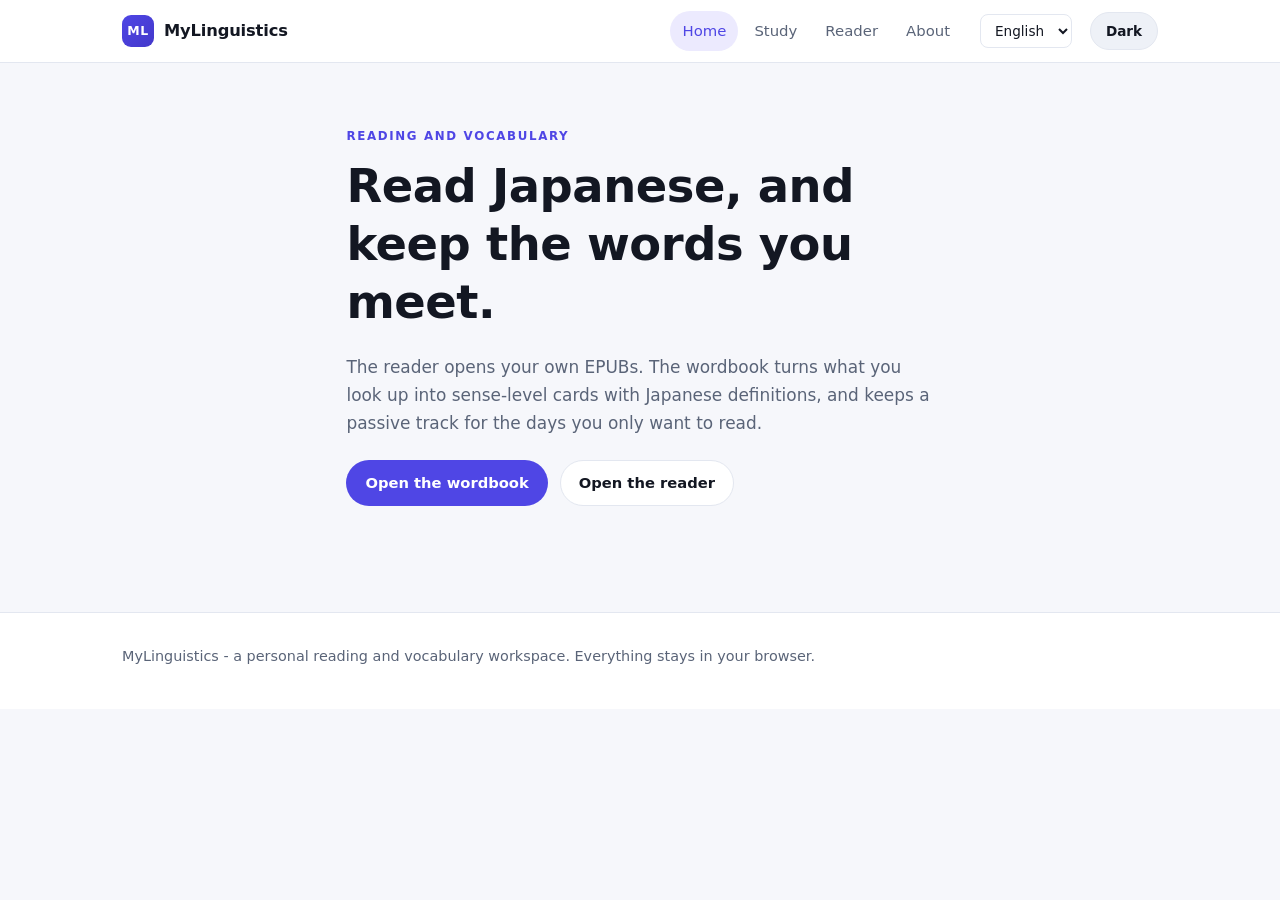
==== index.html @ b2a637c8 "Publish the current site as a single commit Earlier history carried a 30 MB set of dictionary and to" ====
<!DOCTYPE html>
<html lang="en" data-theme="light">
<head>
<meta charset="utf-8">
<meta name="viewport" content="width=device-width, initial-scale=1">
<title>MyLinguistics</title>
<meta name="description" content="A personal workspace for reading Japanese and keeping the vocabulary: an EPUB reader and a sense-level wordbook with monolingual definitions.">
<link rel="icon" href="assets/favicon.svg" type="image/svg+xml">
<link rel="stylesheet" href="assets/css/style.css">
<script>
  (function () {
    try {
      var stored = localStorage.getItem('ml.theme');
      if (stored === 'dark' || stored === 'light') {
        document.documentElement.setAttribute('data-theme', stored);
      }
    } catch (err) { }
  })();
</script>
</head>
<body>
<a class="skip-link" href="#main" data-i18n="a11y.skip">Skip to content</a>
<header class="site-header">
  <div class="container header-inner">
    <a class="brand" href="index.html">
      <span class="brand-mark" aria-hidden="true">ML</span>
      <span class="brand-name">MyLinguistics</span>
    </a>
    <button class="nav-toggle" id="navToggle" type="button" aria-expanded="false" aria-controls="siteNav" data-i18n="nav.menu">Menu</button>
    <nav class="site-nav" id="siteNav" aria-label="Main navigation">
      <a href="index.html" data-i18n="nav.home">Home</a>
      <a href="study.html" data-i18n="nav.study">Study</a>
      <a href="reader/index.html" data-i18n="nav.reader">Reader</a>
      <a href="about.html" data-i18n="nav.about">About</a>
    </nav>
    <button class="theme-toggle" id="themeToggle" type="button">Dark</button>
  </div>
</header>
<main id="main">

  <section class="hero">
    <div class="container hero-inner">
      <div class="hero-copy">
        <p class="eyebrow" data-i18n="home.eyebrow">Reading and vocabulary</p>
        <h1 data-i18n="home.title">Read Japanese, and keep the words you meet.</h1>
        <p class="lede" data-i18n="home.lede">The reader opens your own EPUBs. The wordbook keeps sense-level cards with Japanese definitions.</p>
        <div class="hero-actions">
          <a class="btn btn-primary" href="study.html" data-i18n="home.cta.study">Open the wordbook</a>
          <a class="btn btn-secondary" href="reader/index.html" data-i18n="home.cta.reader">Open the reader</a>
        </div>
      </div>
    </div>
  </section>

</main>
<script src="assets/js/i18n.js"></script>
<script src="assets/js/app.js"></script>
<footer class="site-footer">
  <div class="container footer-inner">
    <p data-i18n="footer.tagline">MyLinguistics</p>
  </div>
</footer>
</body>
</html>
---- assets/css/style.css ----
/* MyLinguistics - global stylesheet for the three static pages.
   Tokens, base, layout, header, hero, panels, buttons, forms, footer.
   The wordbook adds its own classes in wordbook.css; the reader has reader.css. */

/* ------------------------------------------------------------------ tokens */

:root {
  --bg: #f6f7fb;
  --surface: #ffffff;
  --surface-2: #eef1f7;
  --surface-3: #e6eaf3;
  --text: #131722;
  --muted: #5a6478;
  --border: #e3e7f0;
  --accent: #4f46e5;
  --accent-strong: #4338ca;
  --accent-soft: #eceafe;
  --accent-contrast: #ffffff;
  --success: #15803d;
  --success-soft: #e6f5ec;
  --danger: #dc2626;
  --danger-soft: #fdecec;
  --warn: #b45309;
  --warn-soft: #fdf1e3;
  --shadow-sm: 0 1px 2px rgba(16, 24, 40, 0.06);
  --shadow-md: 0 1px 2px rgba(16, 24, 40, 0.05), 0 14px 34px -20px rgba(16, 24, 40, 0.45);
  --radius-sm: 8px;
  --radius: 14px;
  --radius-lg: 22px;
  --maxw: 1080px;
}

[data-theme='dark'] {
  --bg: #0b0e14;
  --surface: #131824;
  --surface-2: #1a2030;
  --surface-3: #232a3c;
  --text: #e8ecf5;
  --muted: #99a3b8;
  --border: #232a3a;
  --accent: #8b8cf7;
  --accent-strong: #a5a6ff;
  --accent-soft: #1e2140;
  --accent-contrast: #0b0e14;
  --success: #4ade80;
  --success-soft: #14291f;
  --danger: #f87171;
  --danger-soft: #2c1618;
  --warn: #fbbf24;
  --warn-soft: #2a2110;
  --shadow-sm: 0 1px 2px rgba(0, 0, 0, 0.5);
  --shadow-md: 0 1px 2px rgba(0, 0, 0, 0.4), 0 16px 36px -22px rgba(0, 0, 0, 0.9);
}

/* -------------------------------------------------------------------- base */

*, *::before, *::after { box-sizing: border-box; }

html { -webkit-text-size-adjust: 100%; scroll-behavior: smooth; }

body {
  margin: 0;
  background: var(--bg);
  color: var(--text);
  font-family: ui-sans-serif, system-ui, -apple-system, "Segoe UI", Roboto, "Helvetica Neue", Arial, "Noto Sans", sans-serif;
  font-size: 16px;
  line-height: 1.65;
  -webkit-font-smoothing: antialiased;
}

h1, h2, h3 { line-height: 1.25; margin: 0 0 0.5em; font-weight: 700; letter-spacing: -0.01em; }
h1 { font-size: clamp(1.9rem, 1.2rem + 2.6vw, 2.9rem); }
h2 { font-size: clamp(1.35rem, 1.1rem + 1vw, 1.75rem); }
h3 { font-size: 1.1rem; }
p { margin: 0 0 1rem; }
a { color: var(--accent); text-decoration: none; }
a:hover { text-decoration: underline; }

:focus-visible { outline: 2px solid var(--accent); outline-offset: 2px; border-radius: 4px; }

.skip-link {
  position: absolute; left: -9999px; top: 0; z-index: 100;
  background: var(--accent); color: var(--accent-contrast);
  padding: 10px 16px; border-radius: 0 0 var(--radius-sm) 0;
}
.skip-link:focus { left: 0; }

/* ------------------------------------------------------------------ layout */

.container { width: 100%; max-width: var(--maxw); margin: 0 auto; padding: 0 22px; }

main { display: block; }

.section { padding: 54px 0; }

.page-head { padding: 40px 0 8px; }
.page-head p { color: var(--muted); max-width: 68ch; }

/* ------------------------------------------------------------------ header */

.site-header {
  position: sticky; top: 0; z-index: 30;
  background: var(--surface);
  border-bottom: 1px solid var(--border);
}
.header-inner { position: relative; display: flex; align-items: center; gap: 18px; height: 62px; }

.brand { display: inline-flex; align-items: center; gap: 10px; color: var(--text); font-weight: 700; }
.brand:hover { text-decoration: none; }
.brand-mark {
  display: grid; place-items: center;
  width: 32px; height: 32px; border-radius: 9px;
  background: linear-gradient(135deg, var(--accent), var(--accent-strong));
  color: #fff; font-size: 0.78rem; letter-spacing: 0.04em;
}
.brand-name { font-size: 1.02rem; letter-spacing: -0.01em; }

.site-nav { display: flex; align-items: center; gap: 4px; margin-left: auto; }
.site-nav a {
  color: var(--muted); font-size: 0.93rem; font-weight: 500;
  padding: 8px 12px; border-radius: 999px;
}
.site-nav a:hover { background: var(--surface-2); color: var(--text); text-decoration: none; }
.site-nav a.is-active { background: var(--accent-soft); color: var(--accent); }

.nav-toggle, .theme-toggle {
  font: inherit; font-size: 0.85rem; font-weight: 600;
  color: var(--text); background: var(--surface-2);
  border: 1px solid var(--border); border-radius: 999px;
  padding: 7px 14px; cursor: pointer;
}
.nav-toggle { display: none; margin-left: auto; }
.theme-toggle { min-width: 68px; }
.nav-toggle:hover, .theme-toggle:hover { border-color: var(--accent); color: var(--accent); }

.lang-switch { display: inline-flex; align-items: center; }
.lang-switch select {
  font: inherit; font-size: 0.85rem;
  padding: 7px 10px;
  border: 1px solid var(--border); border-radius: var(--radius-sm);
  background: var(--surface); color: var(--text); cursor: pointer;
}
.lang-switch select:hover { border-color: var(--accent); color: var(--accent); }

/* -------------------------------------------------------------------- hero */

.hero { padding: 64px 0 46px; }
.hero-inner { max-width: 62ch; }
.eyebrow {
  text-transform: uppercase; letter-spacing: 0.14em; font-size: 0.74rem;
  font-weight: 700; color: var(--accent); margin: 0 0 10px;
}
.lede { font-size: 1.06rem; color: var(--muted); max-width: 60ch; }
.hero-actions { display: flex; flex-wrap: wrap; gap: 12px; margin-top: 22px; }

/* ------------------------------------------------------------------ panels */

.panel {
  background: var(--surface); border: 1px solid var(--border);
  border-radius: var(--radius); padding: 24px; box-shadow: var(--shadow-sm);
}
.panel + .panel { margin-top: 20px; }
.panel-title { font-size: 1rem; margin-bottom: 6px; }

/* ----------------------------------------------------------------- buttons */

.btn {
  display: inline-flex; align-items: center; justify-content: center; gap: 8px;
  font: inherit; font-size: 0.92rem; font-weight: 600;
  padding: 10px 18px; border-radius: 999px; border: 1px solid transparent;
  cursor: pointer; text-decoration: none; transition: transform 0.06s ease, background 0.15s ease, border-color 0.15s ease;
}
.btn:hover { text-decoration: none; }
.btn:active { transform: translateY(1px); }
.btn-primary { background: var(--accent); color: var(--accent-contrast); }
.btn-primary:hover { background: var(--accent-strong); }
.btn-secondary { background: var(--surface); color: var(--text); border-color: var(--border); }
.btn-secondary:hover { border-color: var(--accent); color: var(--accent); }
.btn-ghost { background: transparent; color: var(--muted); border-color: var(--border); }
.btn-ghost:hover { color: var(--text); border-color: var(--muted); }
.btn-success { background: var(--success-soft); color: var(--success); border-color: transparent; }
.btn-danger { background: var(--danger-soft); color: var(--danger); border-color: transparent; }
.btn-small { padding: 7px 14px; font-size: 0.85rem; }
.btn[disabled] { opacity: 0.5; cursor: not-allowed; }

.row-actions { display: flex; flex-wrap: wrap; align-items: center; gap: 12px; margin-top: 18px; }

/* ------------------------------------------------------------------- forms */

.field { display: grid; gap: 6px; font-size: 0.85rem; font-weight: 600; color: var(--muted); }
.field input, .field select, .field textarea {
  font: inherit; font-size: 0.95rem; font-weight: 400; color: var(--text);
  background: var(--surface); border: 1px solid var(--border);
  border-radius: var(--radius-sm); padding: 9px 12px; width: 100%;
}
.field input:focus, .field select:focus { border-color: var(--accent); outline: none; }

/* -------------------------------------------------------------------- pills */

.pill {
  display: inline-flex; align-items: center; gap: 6px;
  font-size: 0.78rem; font-weight: 600;
  background: var(--surface-2); color: var(--muted);
  border-radius: 999px; padding: 4px 11px; white-space: nowrap;
}
.pill-accent { background: var(--accent-soft); color: var(--accent); }

/* ------------------------------------------------------------------ notice */

.notice {
  background: var(--warn-soft);
  color: var(--warn);
  border-radius: var(--radius);
  padding: 12px 16px;
  margin-bottom: 18px;
}

/* ------------------------------------------------------------------ footer */

.site-footer {
  margin-top: 60px; padding: 32px 0 40px;
  border-top: 1px solid var(--border); background: var(--surface);
  color: var(--muted); font-size: 0.9rem;
}
.footer-inner { display: flex; flex-wrap: wrap; gap: 10px; justify-content: space-between; align-items: center; }
.site-footer p { margin: 0; }

/* --------------------------------------------------------------- utilities */

.hidden { display: none !important; }
.muted { color: var(--muted); }
.small { font-size: 0.85rem; }
.mb-0 { margin-bottom: 0; }

/* -------------------------------------------------------------- responsive */

@media (max-width: 820px) {
  .nav-toggle { display: inline-flex; }
  .site-nav {
    display: none; position: absolute; top: 100%; left: 0; right: 0;
    flex-direction: column; align-items: stretch; gap: 2px;
    background: var(--surface); border-bottom: 1px solid var(--border);
    padding: 12px 22px 18px; box-shadow: var(--shadow-md);
  }
  .site-nav.is-open { display: flex; }
  .site-nav a { border-radius: var(--radius-sm); padding: 10px 12px; }
  .theme-toggle { order: 3; }
  .lang-switch { order: 2; }
}

@media (max-width: 560px) {
  .section { padding: 40px 0; }
  .hero { padding: 44px 0 32px; }
}
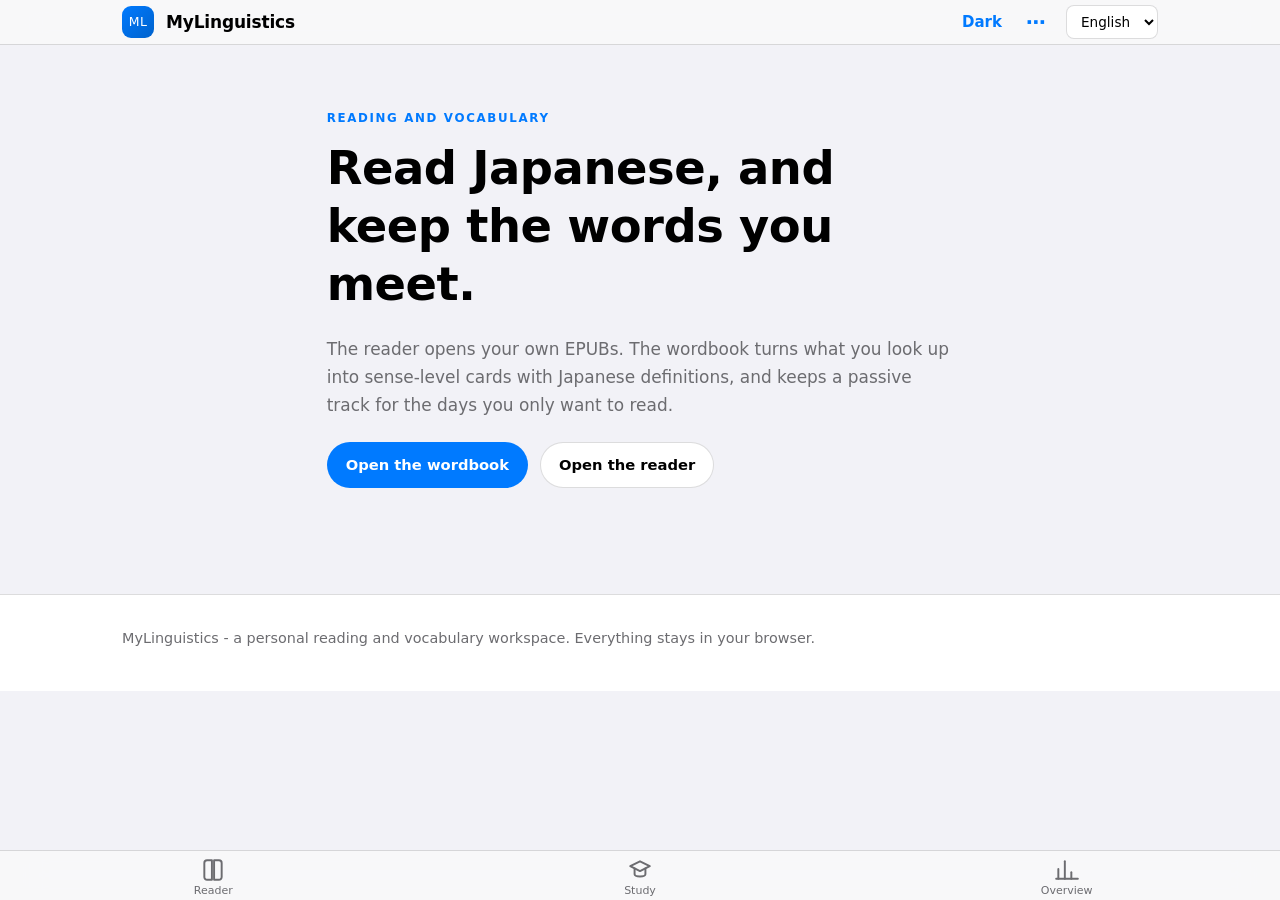
==== commit a2a8bfc1: "Deploy c02fd1362304a460bd04cd2d78bb853be1fbbc88" ====
--- a/index.html
+++ b/index.html
@@ -2,11 +2,21 @@
 <html lang="en" data-theme="light">
 <head>
 <meta charset="utf-8">
-<meta name="viewport" content="width=device-width, initial-scale=1">
+<meta name="viewport" content="width=device-width, initial-scale=1, viewport-fit=cover">
+<meta name="theme-color" content="#f2f2f7" media="(prefers-color-scheme: light)">
+<meta name="theme-color" content="#000000" media="(prefers-color-scheme: dark)">
+<meta name="apple-mobile-web-app-capable" content="yes">
+<meta name="mobile-web-app-capable" content="yes">
+<meta name="apple-mobile-web-app-status-bar-style" content="default">
+<meta name="apple-mobile-web-app-title" content="MyLinguistics">
 <title>MyLinguistics</title>
 <meta name="description" content="A personal workspace for reading Japanese and keeping the vocabulary: an EPUB reader and a sense-level wordbook with monolingual definitions.">
 <link rel="icon" href="assets/favicon.svg" type="image/svg+xml">
+<link rel="apple-touch-icon" href="assets/apple-touch-icon.png">
+<link rel="manifest" href="manifest.webmanifest">
+<link rel="stylesheet" href="assets/css/tokens.css">
 <link rel="stylesheet" href="assets/css/style.css">
+<link rel="stylesheet" href="assets/css/shell.css">
 <script>
   (function () {
     try {
@@ -18,22 +28,18 @@
   })();
 </script>
 </head>
-<body>
+<body class="has-shell">
 <a class="skip-link" href="#main" data-i18n="a11y.skip">Skip to content</a>
-<header class="site-header">
-  <div class="container header-inner">
-    <a class="brand" href="index.html">
+<header class="navbar" id="navbar">
+  <div class="navbar-inner header-inner">
+    <a class="navbar-brand" href="index.html" aria-label="MyLinguistics">
       <span class="brand-mark" aria-hidden="true">ML</span>
-      <span class="brand-name">MyLinguistics</span>
     </a>
-    <button class="nav-toggle" id="navToggle" type="button" aria-expanded="false" aria-controls="siteNav" data-i18n="nav.menu">Menu</button>
-    <nav class="site-nav" id="siteNav" aria-label="Main navigation">
-      <a href="index.html" data-i18n="nav.home">Home</a>
-      <a href="study.html" data-i18n="nav.study">Study</a>
-      <a href="reader/index.html" data-i18n="nav.reader">Reader</a>
-      <a href="about.html" data-i18n="nav.about">About</a>
-    </nav>
-    <button class="theme-toggle" id="themeToggle" type="button">Dark</button>
+    <span class="navbar-compact-title">MyLinguistics</span>
+    <div class="navbar-actions">
+      <button class="icon-btn" id="themeToggle" type="button">Dark</button>
+      <button class="icon-btn icon-btn-glyph" id="shellMore" type="button" aria-haspopup="dialog" aria-label="More" data-i18n-aria="shell.more">⋯</button>
+    </div>
   </div>
 </header>
 <main id="main">
@@ -53,8 +59,23 @@
   </section>
 
 </main>
+<nav class="tabbar" id="tabbar" aria-label="Main navigation">
+  <a class="tabbar-item" href="reader/index.html" data-tab="reader">
+    <svg class="tabbar-icon" viewBox="0 0 24 24" aria-hidden="true" fill="none" stroke="currentColor" stroke-width="1.8" stroke-linecap="round" stroke-linejoin="round"><path d="M4 5.5A2.5 2.5 0 0 1 6.5 3H11v18H6.5A2.5 2.5 0 0 1 4 18.5z"/><path d="M13 3h4.5A2.5 2.5 0 0 1 20 5.5v13a2.5 2.5 0 0 1-2.5 2.5H13z"/></svg>
+    <span class="tabbar-label" data-i18n="nav.reader">Reader</span>
+  </a>
+  <a class="tabbar-item" href="study.html" data-tab="learn">
+    <svg class="tabbar-icon" viewBox="0 0 24 24" aria-hidden="true" fill="none" stroke="currentColor" stroke-width="1.8" stroke-linecap="round" stroke-linejoin="round"><path d="M3 8.5 12 4l9 4.5-9 4.5z"/><path d="M7 10.7V16c0 1.1 2.2 2 5 2s5-.9 5-2v-5.3"/></svg>
+    <span class="tabbar-label" data-i18n="nav.study">Study</span>
+  </a>
+  <a class="tabbar-item" href="overview.html" data-tab="overview">
+    <svg class="tabbar-icon" viewBox="0 0 24 24" aria-hidden="true" fill="none" stroke="currentColor" stroke-width="1.8" stroke-linecap="round" stroke-linejoin="round"><path d="M4 20V11"/><path d="M10 20V4"/><path d="M16 20v-6"/><path d="M2 20h20"/></svg>
+    <span class="tabbar-label" data-i18n="nav.overview">Overview</span>
+  </a>
+</nav>
 <script src="assets/js/i18n.js"></script>
 <script src="assets/js/app.js"></script>
+<script src="assets/js/shell.js"></script>
 <footer class="site-footer">
   <div class="container footer-inner">
     <p data-i18n="footer.tagline">MyLinguistics</p>
--- a/assets/css/tokens.css
+++ b/assets/css/tokens.css
@@ -0,0 +1,137 @@
+/* MyLinguistics design tokens.
+ *
+ * The single source of truth for colour, spacing, radius, type and touch
+ * sizing. Pages and components consume these names; nothing should hold a raw
+ * hex value or a one-off pixel size.
+ *
+ * The palette is Apple's system palette so the site reads as an iOS app on an
+ * iPad: system backgrounds, labels, separators, and the system tint. Light and
+ * dark define the same names.
+ */
+
+:root {
+  /* Tint */
+  --tint: #007aff;
+  --tint-strong: #0062cc;
+  --tint-soft: rgba(0, 122, 255, 0.12);
+  --tint-contrast: #ffffff;
+
+  /* Surfaces */
+  --bg: #f2f2f7;
+  --surface: #ffffff;
+  --surface-2: #f2f2f7;
+  --surface-3: #e5e5ea;
+
+  /* Labels */
+  --text: #000000;
+  --muted: #6c6c70;
+  --muted-2: #8e8e93;
+
+  /* Lines and fills */
+  --border: rgba(60, 60, 67, 0.18);
+  --separator: rgba(60, 60, 67, 0.18);
+  --fill: rgba(120, 120, 128, 0.12);
+  --fill-2: rgba(120, 120, 128, 0.16);
+
+  /* Status */
+  --success: #248a3d;
+  --success-soft: rgba(52, 199, 89, 0.16);
+  --danger: #d70015;
+  --danger-soft: rgba(255, 59, 48, 0.14);
+  --warn: #a05a00;
+  --warn-soft: rgba(255, 149, 0, 0.16);
+
+  /* Material: the translucent bars */
+  --material: rgba(249, 249, 249, 0.82);
+  --blur: saturate(180%) blur(20px);
+
+  /* Shadows */
+  --shadow-sm: 0 1px 2px rgba(0, 0, 0, 0.06);
+  --shadow-md: 0 10px 30px -12px rgba(0, 0, 0, 0.28);
+
+  /* Radius */
+  --radius-sm: 8px;
+  --radius: 12px;
+  --radius-lg: 18px;
+  --radius-sheet: 16px;
+  --radius-pill: 980px;
+
+  /* Spacing */
+  --space-1: 4px;
+  --space-2: 8px;
+  --space-3: 12px;
+  --space-4: 16px;
+  --space-5: 20px;
+  --space-6: 24px;
+  --space-7: 32px;
+
+  /* Type */
+  --font: -apple-system, BlinkMacSystemFont, "SF Pro Text", "Hiragino Kaku Gothic ProN", "Noto Sans JP", system-ui, "Segoe UI", Roboto, sans-serif;
+  --text-base: 17px;
+  --text-title: 17px;
+  --text-large-title: 30px;
+  --text-headline: 22px;
+  --text-callout: 15px;
+  --text-footnote: 13px;
+  --text-caption: 11px;
+  --leading-body: 1.55;
+
+  /* Layout */
+  --maxw: 1080px;
+  --page-pad: 16px;
+  --navbar-h: 44px;
+  --tabbar-h: 49px;
+  --touch: 44px;
+
+  /* Safe areas, with fallbacks for the browser. */
+  --safe-top: env(safe-area-inset-top, 0px);
+  --safe-right: env(safe-area-inset-right, 0px);
+  --safe-bottom: env(safe-area-inset-bottom, 0px);
+  --safe-left: env(safe-area-inset-left, 0px);
+
+  /* Back-compat aliases: older components still ask for these names. */
+  --accent: var(--tint);
+  --accent-strong: var(--tint-strong);
+  --accent-soft: var(--tint-soft);
+  --accent-contrast: var(--tint-contrast);
+}
+
+[data-theme='dark'] {
+  --tint: #0a84ff;
+  --tint-strong: #409cff;
+  --tint-soft: rgba(10, 132, 255, 0.22);
+  --tint-contrast: #ffffff;
+
+  --bg: #000000;
+  --surface: #1c1c1e;
+  --surface-2: #2c2c2e;
+  --surface-3: #3a3a3c;
+
+  --text: #ffffff;
+  --muted: #98989f;
+  --muted-2: #8e8e93;
+
+  --border: rgba(84, 84, 88, 0.5);
+  --separator: rgba(84, 84, 88, 0.65);
+  --fill: rgba(120, 120, 128, 0.24);
+  --fill-2: rgba(120, 120, 128, 0.32);
+
+  --success: #30d158;
+  --success-soft: rgba(48, 209, 88, 0.18);
+  --danger: #ff453a;
+  --danger-soft: rgba(255, 69, 58, 0.18);
+  --warn: #ffd60a;
+  --warn-soft: rgba(255, 214, 10, 0.16);
+
+  --material: rgba(30, 30, 32, 0.78);
+
+  --shadow-sm: 0 1px 2px rgba(0, 0, 0, 0.6);
+  --shadow-md: 0 16px 40px -18px rgba(0, 0, 0, 0.9);
+}
+
+@media (min-width: 760px) {
+  :root {
+    --page-pad: 22px;
+    --text-large-title: 34px;
+  }
+}
--- a/assets/css/style.css
+++ b/assets/css/style.css
@@ -1,56 +1,8 @@
-/* MyLinguistics - global stylesheet for the three static pages.
-   Tokens, base, layout, header, hero, panels, buttons, forms, footer.
-   The wordbook adds its own classes in wordbook.css; the reader has reader.css. */
-
-/* ------------------------------------------------------------------ tokens */
-
-:root {
-  --bg: #f6f7fb;
-  --surface: #ffffff;
-  --surface-2: #eef1f7;
-  --surface-3: #e6eaf3;
-  --text: #131722;
-  --muted: #5a6478;
-  --border: #e3e7f0;
-  --accent: #4f46e5;
-  --accent-strong: #4338ca;
-  --accent-soft: #eceafe;
-  --accent-contrast: #ffffff;
-  --success: #15803d;
-  --success-soft: #e6f5ec;
-  --danger: #dc2626;
-  --danger-soft: #fdecec;
-  --warn: #b45309;
-  --warn-soft: #fdf1e3;
-  --shadow-sm: 0 1px 2px rgba(16, 24, 40, 0.06);
-  --shadow-md: 0 1px 2px rgba(16, 24, 40, 0.05), 0 14px 34px -20px rgba(16, 24, 40, 0.45);
-  --radius-sm: 8px;
-  --radius: 14px;
-  --radius-lg: 22px;
-  --maxw: 1080px;
-}
-
-[data-theme='dark'] {
-  --bg: #0b0e14;
-  --surface: #131824;
-  --surface-2: #1a2030;
-  --surface-3: #232a3c;
-  --text: #e8ecf5;
-  --muted: #99a3b8;
-  --border: #232a3a;
-  --accent: #8b8cf7;
-  --accent-strong: #a5a6ff;
-  --accent-soft: #1e2140;
-  --accent-contrast: #0b0e14;
-  --success: #4ade80;
-  --success-soft: #14291f;
-  --danger: #f87171;
-  --danger-soft: #2c1618;
-  --warn: #fbbf24;
-  --warn-soft: #2a2110;
-  --shadow-sm: 0 1px 2px rgba(0, 0, 0, 0.5);
-  --shadow-md: 0 1px 2px rgba(0, 0, 0, 0.4), 0 16px 36px -22px rgba(0, 0, 0, 0.9);
-}
+/* MyLinguistics - shared component styles.
+   Design tokens live in tokens.css; the iOS shell lives in shell.css.
+   This file keeps base, layout, and the components the pages still use. */
+
+/* Design tokens live in tokens.css; this file is components only. */
 
 /* -------------------------------------------------------------------- base */
 
@@ -62,8 +14,8 @@
   margin: 0;
   background: var(--bg);
   color: var(--text);
-  font-family: ui-sans-serif, system-ui, -apple-system, "Segoe UI", Roboto, "Helvetica Neue", Arial, "Noto Sans", sans-serif;
-  font-size: 16px;
+  font-family: var(--font);
+  font-size: var(--text-base);
   line-height: 1.65;
   -webkit-font-smoothing: antialiased;
 }
@@ -251,4 +203,4 @@
 @media (max-width: 560px) {
   .section { padding: 40px 0; }
   .hero { padding: 44px 0 32px; }
-}
+}
--- a/assets/css/shell.css
+++ b/assets/css/shell.css
@@ -0,0 +1,238 @@
+/* MyLinguistics iOS shell: navigation bar, tab bar, bottom sheet.
+ *
+ * Structure and behaviour only; every value comes from tokens.css. The markup
+ * is static in each page, so the shell still works without JavaScript. */
+
+body.has-shell {
+  padding-bottom: calc(var(--tabbar-h) + var(--safe-bottom));
+  overscroll-behavior-y: none;
+  -webkit-tap-highlight-color: transparent;
+  -webkit-touch-callout: none;
+}
+
+/* -------------------------------------------------------- navigation bar */
+
+.navbar {
+  position: sticky;
+  top: 0;
+  z-index: 30;
+  padding-top: var(--safe-top);
+  background: var(--material);
+  -webkit-backdrop-filter: var(--blur);
+  backdrop-filter: var(--blur);
+  border-bottom: 0.5px solid var(--separator);
+}
+
+.navbar-inner {
+  display: flex;
+  align-items: center;
+  gap: var(--space-3);
+  height: var(--navbar-h);
+  max-width: var(--maxw);
+  margin: 0 auto;
+  padding: 0 var(--page-pad);
+}
+
+.navbar-brand {
+  display: inline-flex;
+  align-items: center;
+  color: var(--text);
+}
+.navbar-brand:hover { text-decoration: none; }
+
+.navbar-compact-title {
+  font-size: var(--text-title);
+  font-weight: 600;
+  letter-spacing: -0.01em;
+  margin: 0;
+  min-width: 0;
+  white-space: nowrap;
+  overflow: hidden;
+  text-overflow: ellipsis;
+  opacity: 1;
+  transition: opacity 0.18s ease;
+}
+.navbar.has-large .navbar-compact-title { opacity: 0; }
+.navbar.has-large.is-scrolled .navbar-compact-title { opacity: 1; }
+
+.navbar-actions {
+  margin-left: auto;
+  display: inline-flex;
+  align-items: center;
+  gap: var(--space-2);
+}
+.navbar-actions .lang-switch select {
+  min-height: 32px;
+  border-radius: var(--radius-pill);
+}
+
+.icon-btn {
+  display: inline-flex;
+  align-items: center;
+  justify-content: center;
+  min-height: var(--touch);
+  min-width: 36px;
+  padding: 0 var(--space-2);
+  font: inherit;
+  font-size: var(--text-callout);
+  font-weight: 600;
+  color: var(--tint);
+  background: transparent;
+  border: 0;
+  border-radius: var(--radius-pill);
+  cursor: pointer;
+}
+.icon-btn:hover { background: var(--fill); }
+.icon-btn-glyph { font-size: 20px; line-height: 1; }
+
+/* ------------------------------------------------------ large title block */
+
+.navbar-large {
+  max-width: var(--maxw);
+  margin: 0 auto;
+  padding: var(--space-3) var(--page-pad) var(--space-4);
+}
+.large-title {
+  font-size: var(--text-large-title);
+  font-weight: 700;
+  letter-spacing: -0.022em;
+  line-height: 1.15;
+  margin: 0;
+}
+.large-subtitle {
+  margin: var(--space-2) 0 0;
+  color: var(--muted);
+  font-size: var(--text-callout);
+  max-width: 60ch;
+}
+
+/* ---------------------------------------------------------------- tab bar */
+
+.tabbar {
+  position: fixed;
+  left: 0;
+  right: 0;
+  bottom: 0;
+  z-index: 30;
+  display: flex;
+  padding-bottom: var(--safe-bottom);
+  background: var(--material);
+  -webkit-backdrop-filter: var(--blur);
+  backdrop-filter: var(--blur);
+  border-top: 0.5px solid var(--separator);
+}
+
+.tabbar-item {
+  flex: 1 1 0;
+  min-height: var(--tabbar-h);
+  display: flex;
+  flex-direction: column;
+  align-items: center;
+  justify-content: center;
+  gap: 2px;
+  padding: 6px 0 4px;
+  color: var(--muted);
+  font-size: var(--text-caption);
+  font-weight: 500;
+  text-decoration: none;
+}
+.tabbar-item:hover { text-decoration: none; color: var(--text); }
+.tabbar-item.is-active { color: var(--tint); }
+.tabbar-icon { width: 26px; height: 26px; display: block; }
+.tabbar-label { line-height: 1; }
+
+/* ------------------------------------------------------------------ sheet */
+
+.sheet-backdrop {
+  position: fixed;
+  inset: 0;
+  z-index: 50;
+  background: rgba(0, 0, 0, 0.35);
+  opacity: 0;
+  transition: opacity 0.22s ease;
+}
+.sheet-backdrop.is-open { opacity: 1; }
+
+.sheet {
+  position: fixed;
+  left: 0;
+  right: 0;
+  bottom: 0;
+  z-index: 51;
+  max-height: 82vh;
+  overflow: auto;
+  padding: var(--space-2) var(--space-4) calc(var(--space-4) + var(--safe-bottom));
+  background: var(--surface);
+  border-radius: var(--radius-sheet) var(--radius-sheet) 0 0;
+  box-shadow: var(--shadow-md);
+  transform: translateY(102%);
+  transition: transform 0.28s cubic-bezier(0.32, 0.72, 0, 1);
+}
+.sheet.is-open { transform: translateY(0); }
+
+.sheet-grabber {
+  width: 36px;
+  height: 5px;
+  margin: 6px auto 10px;
+  border-radius: 3px;
+  background: var(--fill-2);
+  cursor: grab;
+  touch-action: none;
+}
+.sheet-title {
+  font-size: var(--text-headline);
+  font-weight: 600;
+  margin: 0 0 var(--space-3);
+}
+
+/* -------------------------------------------------- embedded content box
+ * The contract with the reader (docs/coordination/interface-shell.md): the
+ * shell gives the reading surface a box it can measure, and the reader turns
+ * #viewport into height: 100% inside it. */
+.shell-content {
+  flex: 1 1 auto;
+  min-height: 0;
+  overflow: hidden;
+  position: relative;
+}
+
+/* Reader actions land in the navigation bar; the shell decides the look. */
+.navbar-reader-actions {
+  display: inline-flex;
+  align-items: center;
+  gap: var(--space-1);
+}
+.navbar-reader-actions .icon-btn { font-size: var(--text-callout); }
+
+/* ------------------------------------------------------------- iOS lists */
+
+.ios-list {
+  display: grid;
+  gap: 1px;
+  background: var(--separator);
+  border-radius: var(--radius);
+  overflow: hidden;
+}
+.ios-row {
+  display: flex;
+  align-items: center;
+  gap: var(--space-3);
+  width: 100%;
+  min-height: var(--touch);
+  padding: var(--space-3) var(--space-4);
+  background: var(--surface);
+  color: var(--text);
+  font: inherit;
+  font-size: var(--text-base);
+  text-align: left;
+  border: 0;
+  cursor: pointer;
+  text-decoration: none;
+}
+.ios-row:hover { background: var(--surface-2); text-decoration: none; }
+
+@media (prefers-reduced-motion: reduce) {
+  .navbar-compact-title,
+  .sheet,
+  .sheet-backdrop { transition: none; }
+}
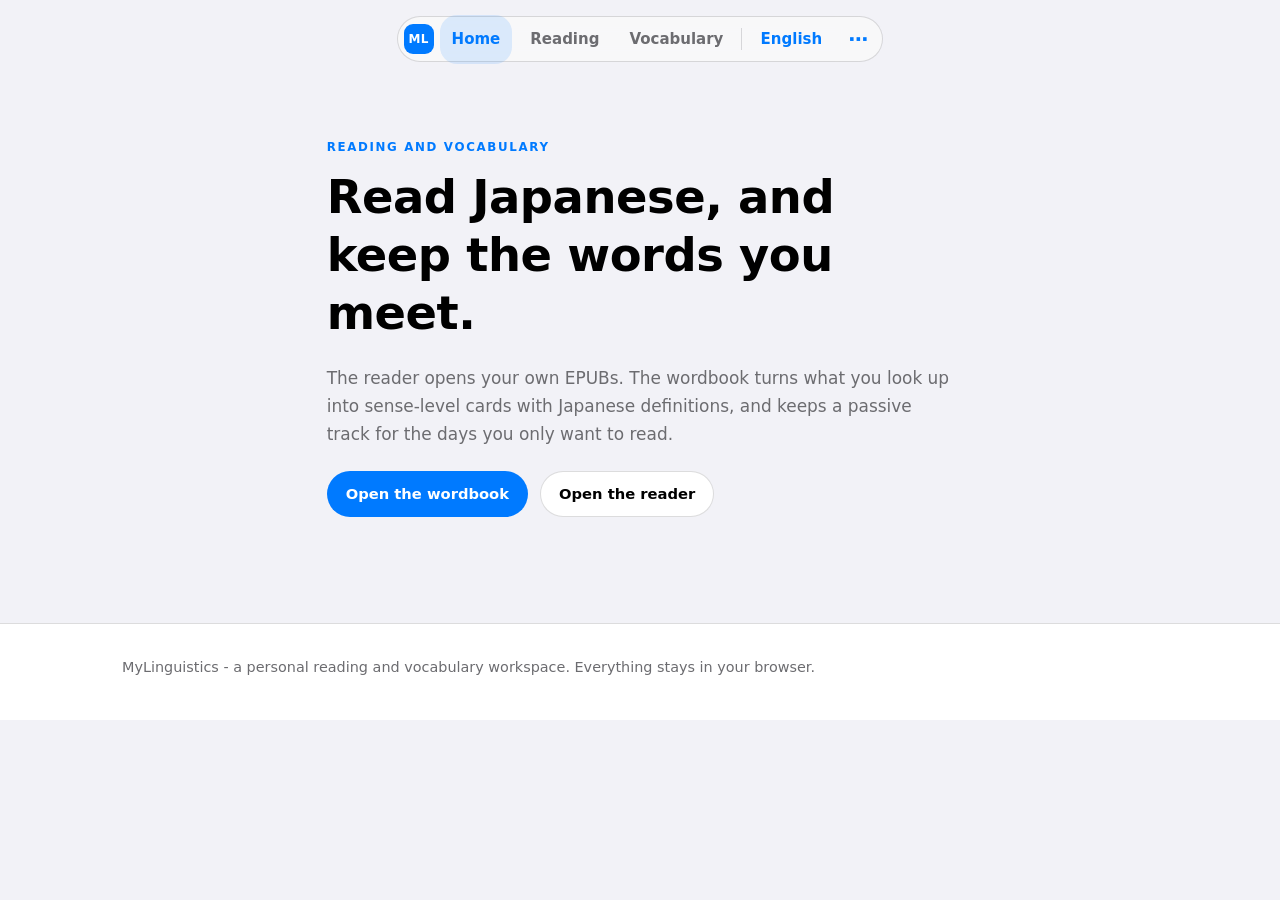
==== commit a4b1348c: "Deploy d43dc6b13dca96ebc9d180971c06c42cf684f145" ====
--- a/index.html
+++ b/index.html
@@ -30,18 +30,19 @@
 </head>
 <body class="has-shell">
 <a class="skip-link" href="#main" data-i18n="a11y.skip">Skip to content</a>
-<header class="navbar" id="navbar">
-  <div class="navbar-inner header-inner">
-    <a class="navbar-brand" href="index.html" aria-label="MyLinguistics">
+<nav class="capsule" id="tabbar" aria-label="Main navigation">
+  <div class="capsule-inner header-inner">
+    <a class="capsule-brand" href="index.html" aria-label="MyLinguistics">
       <span class="brand-mark" aria-hidden="true">ML</span>
     </a>
-    <span class="navbar-compact-title">MyLinguistics</span>
-    <div class="navbar-actions">
-      <button class="icon-btn" id="themeToggle" type="button">Dark</button>
-      <button class="icon-btn icon-btn-glyph" id="shellMore" type="button" aria-haspopup="dialog" aria-label="More" data-i18n-aria="shell.more">⋯</button>
-    </div>
+    <a class="tabbar-item" href="index.html" data-tab="home"><span class="tabbar-label" data-i18n="nav.home">Home</span></a>
+    <a class="tabbar-item" href="reader/index.html" data-tab="reader"><span class="tabbar-label" data-i18n="nav.reading">Reading</span></a>
+    <a class="tabbar-item" href="study.html#wall" data-tab="vocab"><span class="tabbar-label" data-i18n="nav.vocab">Vocabulary</span></a>
+    <span class="capsule-rule" aria-hidden="true"></span>
+    <span class="capsule-lang" id="siteUiLangWrap"></span>
+    <button class="icon-btn icon-btn-glyph" id="shellMore" type="button" aria-haspopup="dialog" aria-label="More" data-i18n-aria="shell.more">⋯</button>
   </div>
-</header>
+</nav>
 <main id="main">
 
   <section class="hero">
@@ -51,7 +52,7 @@
         <h1 data-i18n="home.title">Read Japanese, and keep the words you meet.</h1>
         <p class="lede" data-i18n="home.lede">The reader opens your own EPUBs. The wordbook keeps sense-level cards with Japanese definitions.</p>
         <div class="hero-actions">
-          <a class="btn btn-primary" href="study.html" data-i18n="home.cta.study">Open the wordbook</a>
+          <a class="btn btn-primary" href="study.html#wall" data-i18n="home.cta.study">Open the wordbook</a>
           <a class="btn btn-secondary" href="reader/index.html" data-i18n="home.cta.reader">Open the reader</a>
         </div>
       </div>
@@ -59,20 +60,6 @@
   </section>
 
 </main>
-<nav class="tabbar" id="tabbar" aria-label="Main navigation">
-  <a class="tabbar-item" href="reader/index.html" data-tab="reader">
-    <svg class="tabbar-icon" viewBox="0 0 24 24" aria-hidden="true" fill="none" stroke="currentColor" stroke-width="1.8" stroke-linecap="round" stroke-linejoin="round"><path d="M4 5.5A2.5 2.5 0 0 1 6.5 3H11v18H6.5A2.5 2.5 0 0 1 4 18.5z"/><path d="M13 3h4.5A2.5 2.5 0 0 1 20 5.5v13a2.5 2.5 0 0 1-2.5 2.5H13z"/></svg>
-    <span class="tabbar-label" data-i18n="nav.reader">Reader</span>
-  </a>
-  <a class="tabbar-item" href="study.html" data-tab="learn">
-    <svg class="tabbar-icon" viewBox="0 0 24 24" aria-hidden="true" fill="none" stroke="currentColor" stroke-width="1.8" stroke-linecap="round" stroke-linejoin="round"><path d="M3 8.5 12 4l9 4.5-9 4.5z"/><path d="M7 10.7V16c0 1.1 2.2 2 5 2s5-.9 5-2v-5.3"/></svg>
-    <span class="tabbar-label" data-i18n="nav.study">Study</span>
-  </a>
-  <a class="tabbar-item" href="overview.html" data-tab="overview">
-    <svg class="tabbar-icon" viewBox="0 0 24 24" aria-hidden="true" fill="none" stroke="currentColor" stroke-width="1.8" stroke-linecap="round" stroke-linejoin="round"><path d="M4 20V11"/><path d="M10 20V4"/><path d="M16 20v-6"/><path d="M2 20h20"/></svg>
-    <span class="tabbar-label" data-i18n="nav.overview">Overview</span>
-  </a>
-</nav>
 <script src="assets/js/i18n.js"></script>
 <script src="assets/js/app.js"></script>
 <script src="assets/js/shell.js"></script>
--- a/assets/css/tokens.css
+++ b/assets/css/tokens.css
@@ -1,12 +1,23 @@
 /* MyLinguistics design tokens.
  *
- * The single source of truth for colour, spacing, radius, type and touch
- * sizing. Pages and components consume these names; nothing should hold a raw
- * hex value or a one-off pixel size.
+ * The single source of truth for colour, the state contract, spacing, radius,
+ * type, touch sizing and motion. Pages and components consume these names;
+ * nothing should hold a raw hex value or a one-off pixel size.
  *
  * The palette is Apple's system palette so the site reads as an iOS app on an
  * iPad: system backgrounds, labels, separators, and the system tint. Light and
  * dark define the same names.
+ *
+ * The state contract (see designs/ and docs/coordination/log-visual.md): a word
+ * or a brick states three things at once, and each one gets its own channel so
+ * that no channel has to carry two meanings.
+ *
+ *   形   = membership  the ten-cell brick glyph, the status chip, list order
+ *   濃淡 = progress    --depth-none / --depth-learning / --depth-review
+ *   色相 = part of speech  --pos-*
+ *   中性 = exit        --exit-known / --exit-retired
+ *
+ * Time is never a colour. A due date is written ("3日後"), not tinted.
  */
 
 :root {
@@ -41,9 +52,53 @@
   --warn: #a05a00;
   --warn-soft: rgba(255, 149, 0, 0.16);
 
+  /* Part of speech: the hue channel of the state contract.
+   *
+   * Six hues, and a word keeps its hue for its whole life - the hue answers
+   * "what kind of word is this?", never "how far along is it?". A seventh hue
+   * is a new part of speech, not a new state. */
+  --pos-verb: #007aff;
+  --pos-noun: #248a3d;
+  --pos-greet: #a05a00;
+  --pos-adv: #30b0c7;
+  --pos-expr: #af52de;
+  --pos-conj: #5856d6;
+
+  /* Depth: the progress channel, as an alpha over the hue.
+   *
+   *   background: color-mix(in srgb, var(--pos-verb) var(--depth-learning), transparent);
+   *
+   * This applies to content only. Interface chrome - a toggle, a segmented
+   * control, a sheet grabber - keeps its own neutral and is never swept into
+   * the ladder. */
+  --depth-none: 12%;
+  --depth-learning: 55%;
+  --depth-review: 100%;
+
+  /* Exit: a word or a brick that has left the ladder. Nothing here is a hue -
+   * leaving is not a part of speech and not a stage. */
+  --exit-known: #8e8e93;
+  --exit-retired: #c7c7cc;
+
   /* Material: the translucent bars */
   --material: rgba(249, 249, 249, 0.82);
   --blur: saturate(180%) blur(20px);
+
+  /* Motion: one language for the whole site (docs/ui-redesign-plan.md
+   * section 6). Everything that moves uses one of these durations and one of
+   * these curves; nothing invents its own. `prefers-reduced-motion: reduce`
+   * turns motion off rather than shortening it.
+   *
+   * Animates: page turn, sheet in and out, control feedback, nav title
+   * collapse, list insert and delete, marker appear, progress rail.
+   * Never animates: text reflow, font size, theme change, highlight paint -
+   * those are the reader changing its mind about typography, not the
+   * interface moving. */
+  --motion-fast: 120ms;
+  --motion-base: 220ms;
+  --motion-slow: 320ms;
+  --ease-ios: cubic-bezier(0.32, 0.72, 0, 1);
+  --ease-out: cubic-bezier(0.22, 1, 0.36, 1);
 
   /* Shadows */
   --shadow-sm: 0 1px 2px rgba(0, 0, 0, 0.06);
@@ -83,6 +138,13 @@
   --tabbar-h: 49px;
   --touch: 44px;
 
+  /* The floating capsule: a compact pill 16px in from the top, 34px items
+   * inside a 46px pill. The visual size and the touch size differ on purpose -
+   * the item keeps 34px and grows a 44px hit area in shell.css. */
+  --capsule-top: 16px;
+  --capsule-h: 46px;
+  --capsule-item: 34px;
+
   /* Safe areas, with fallbacks for the browser. */
   --safe-top: env(safe-area-inset-top, 0px);
   --safe-right: env(safe-area-inset-right, 0px);
@@ -123,6 +185,19 @@
   --warn: #ffd60a;
   --warn-soft: rgba(255, 214, 10, 0.16);
 
+  /* The same six parts of speech, at Apple's dark-mode values. A hue has to be
+   * legible as a 12% wash on a black surface as well as a solid on white, so
+   * the dark set is lighter rather than merely re-tinted. */
+  --pos-verb: #0a84ff;
+  --pos-noun: #30d158;
+  --pos-greet: #ff9f0a;
+  --pos-adv: #40c8e0;
+  --pos-expr: #bf5af2;
+  --pos-conj: #5e5ce6;
+
+  --exit-known: #98989f;
+  --exit-retired: #48484a;
+
   --material: rgba(30, 30, 32, 0.78);
 
   --shadow-sm: 0 1px 2px rgba(0, 0, 0, 0.6);
--- a/assets/css/style.css
+++ b/assets/css/style.css
@@ -120,7 +120,7 @@
   display: inline-flex; align-items: center; justify-content: center; gap: 8px;
   font: inherit; font-size: 0.92rem; font-weight: 600;
   padding: 10px 18px; border-radius: 999px; border: 1px solid transparent;
-  cursor: pointer; text-decoration: none; transition: transform 0.06s ease, background 0.15s ease, border-color 0.15s ease;
+  cursor: pointer; text-decoration: none; transition: transform var(--motion-fast) var(--ease-out), background var(--motion-fast) var(--ease-out), border-color var(--motion-fast) var(--ease-out);
 }
 .btn:hover { text-decoration: none; }
 .btn:active { transform: translateY(1px); }
@@ -203,4 +203,9 @@
 @media (max-width: 560px) {
   .section { padding: 40px 0; }
   .hero { padding: 44px 0 32px; }
+}
+
+/* Motion off means off, not shorter: the press feedback becomes instant. */
+@media (prefers-reduced-motion: reduce) {
+  .btn { transition: none; }
 }
--- a/assets/css/shell.css
+++ b/assets/css/shell.css
@@ -8,6 +8,15 @@
   overscroll-behavior-y: none;
   -webkit-tap-highlight-color: transparent;
   -webkit-touch-callout: none;
+}
+
+/* The capsule is at the top, so the reserve moves with it. Both navigations
+ * exist in the tree for one release - the tab bar is what pages still carry
+ * until the markup lands - so shell.js puts `has-capsule` on the body when it
+ * finds one, and this reads the document instead of guessing at a version. */
+body.has-shell.has-capsule {
+  padding-bottom: 0;
+  padding-top: calc(var(--capsule-top) + var(--capsule-h) + var(--space-3));
 }
 
 /* -------------------------------------------------------- navigation bar */
@@ -50,7 +59,7 @@
   overflow: hidden;
   text-overflow: ellipsis;
   opacity: 1;
-  transition: opacity 0.18s ease;
+  transition: opacity var(--motion-fast) var(--ease-out);
 }
 .navbar.has-large .navbar-compact-title { opacity: 0; }
 .navbar.has-large.is-scrolled .navbar-compact-title { opacity: 1; }
@@ -106,7 +115,162 @@
   max-width: 60ch;
 }
 
-/* ---------------------------------------------------------------- tab bar */
+/* ------------------------------------------------------- floating capsule
+ *
+ * The navigation is written statically into each page and it is also what a
+ * page has when JavaScript never runs, so every rule here styles markup that
+ * already exists. One row: brand, the three level-one items, a hairline, the
+ * four level-two items, a second hairline, then the interface language and the
+ * more button.
+ *
+ * The hierarchy cue is the hairline and nothing else - no second colour, no
+ * second bar, no nested track. The level-two items carry no icons, and once
+ * the level-one items lose theirs too the hairline is doing all the work.
+ *
+ * Everything is scoped to `.capsule` because the tab bar this replaces is
+ * still in the tree for one release; scoping is what keeps that release's
+ * pages looking right instead of half-restyled.
+ */
+
+.capsule {
+  position: fixed;
+  top: calc(var(--capsule-top) + var(--safe-top));
+  left: 0;
+  right: 0;
+  z-index: 30;
+  display: flex;
+  justify-content: center;
+  /* The row spans the viewport so the pill can centre in it, but only the pill
+   * itself should catch a tap. */
+  pointer-events: none;
+}
+
+.capsule-inner {
+  display: flex;
+  align-items: center;
+  gap: 6px;
+  height: var(--capsule-h);
+  padding: 6px;
+  pointer-events: auto;
+  background: var(--material);
+  -webkit-backdrop-filter: var(--blur);
+  backdrop-filter: var(--blur);
+  border: 0.5px solid var(--separator);
+  border-radius: calc(var(--capsule-h) / 2);
+}
+
+.capsule-brand {
+  display: inline-flex;
+  align-items: center;
+  justify-content: center;
+  width: 30px;
+  height: 30px;
+  border-radius: 9px;
+  background: var(--tint);
+  color: var(--tint-contrast);
+  text-decoration: none;
+}
+.capsule-brand:hover { text-decoration: none; }
+.capsule .brand-mark {
+  display: block;
+  width: auto;
+  height: auto;
+  background: none;
+  border-radius: 0;
+  font-size: 12px;
+  font-weight: 700;
+  letter-spacing: 0.02em;
+  line-height: 1;
+}
+
+.capsule .tabbar-item,
+.capsule .tabbar-sub {
+  position: relative;
+  display: inline-flex;
+  align-items: center;
+  justify-content: center;
+  flex: 0 0 auto;
+  height: var(--capsule-item);
+  padding: 0 var(--space-3);
+  border-radius: calc(var(--capsule-item) / 2);
+  color: var(--muted);
+  font-size: var(--text-callout);
+  font-weight: 600;
+  text-decoration: none;
+  white-space: nowrap;
+}
+
+/* 34px is what a compact pill costs; 44px is the project's own rule. The item
+ * keeps its size and grows a hit area, so neither has to be given up. */
+.capsule .tabbar-item::after,
+.capsule .tabbar-sub::after {
+  content: '';
+  position: absolute;
+  left: 0;
+  right: 0;
+  top: 50%;
+  height: var(--touch);
+  transform: translateY(-50%);
+}
+
+.capsule .tabbar-item:hover,
+.capsule .tabbar-sub:hover { color: var(--text); text-decoration: none; }
+
+.capsule .tabbar-item.is-active,
+.capsule .tabbar-sub.is-active {
+  background: var(--tint-soft);
+  color: var(--tint);
+}
+
+.capsule .capsule-rule {
+  flex: 0 0 auto;
+  width: 1px;
+  height: 22px;
+  background: var(--separator);
+}
+
+.capsule .capsule-lang { display: inline-flex; align-items: center; }
+.capsule .capsule-lang .lang-switch { display: inline-flex; }
+.capsule .capsule-lang select {
+  -webkit-appearance: none;
+  appearance: none;
+  position: relative;
+  min-height: var(--capsule-item);
+  padding: 0 var(--space-3);
+  border: 0;
+  border-radius: calc(var(--capsule-item) / 2);
+  background: transparent;
+  color: var(--tint);
+  font: inherit;
+  font-size: var(--text-callout);
+  font-weight: 600;
+  text-align: center;
+  cursor: pointer;
+}
+
+.capsule .icon-btn {
+  position: relative;
+  min-height: var(--capsule-item);
+  min-width: auto;
+  padding: 0 var(--space-2);
+  border-radius: calc(var(--capsule-item) / 2);
+}
+/* The same hit-area trick as the items: the button stays inside the pill and
+ * the target still clears 44px. */
+.capsule .icon-btn::after {
+  content: '';
+  position: absolute;
+  left: 0;
+  right: 0;
+  top: 50%;
+  height: var(--touch);
+  transform: translateY(-50%);
+}
+.capsule .icon-btn:hover { background: var(--fill); }
+
+/* ---------------------------------------------------------------- tab bar
+ * Retiring: the pages still carry this markup for one release, and it goes
+ * when they stop. Nothing new should be added here. */
 
 .tabbar {
   position: fixed;
@@ -149,7 +313,7 @@
   z-index: 50;
   background: rgba(0, 0, 0, 0.35);
   opacity: 0;
-  transition: opacity 0.22s ease;
+  transition: opacity var(--motion-base) var(--ease-out);
 }
 .sheet-backdrop.is-open { opacity: 1; }
 
@@ -166,7 +330,7 @@
   border-radius: var(--radius-sheet) var(--radius-sheet) 0 0;
   box-shadow: var(--shadow-md);
   transform: translateY(102%);
-  transition: transform 0.28s cubic-bezier(0.32, 0.72, 0, 1);
+  transition: transform var(--motion-base) var(--ease-ios);
 }
 .sheet.is-open { transform: translateY(0); }
 
@@ -183,6 +347,36 @@
   font-size: var(--text-headline);
   font-weight: 600;
   margin: 0 0 var(--space-3);
+}
+
+/* One segmented control above the list - the appearance switch, which the
+ * capsule has no room for. Deliberately not an `.ios-row`, so a sheet's list
+ * stays exactly as long as its data. */
+.sheet-seg {
+  display: flex;
+  gap: 6px;
+  padding: 6px;
+  margin-bottom: var(--space-3);
+  background: var(--surface-2);
+  border-radius: calc(var(--capsule-item) / 2 + 6px);
+}
+.sheet-seg-item {
+  flex: 1 1 0;
+  min-height: var(--capsule-item);
+  padding: 0 var(--space-3);
+  font: inherit;
+  font-size: var(--text-callout);
+  font-weight: 600;
+  color: var(--text);
+  background: transparent;
+  border: 0;
+  border-radius: calc(var(--capsule-item) / 2);
+  cursor: pointer;
+}
+.sheet-seg-item.is-active {
+  background: var(--surface);
+  color: var(--tint);
+  box-shadow: var(--shadow-sm);
 }
 
 /* -------------------------------------------------- embedded content box
